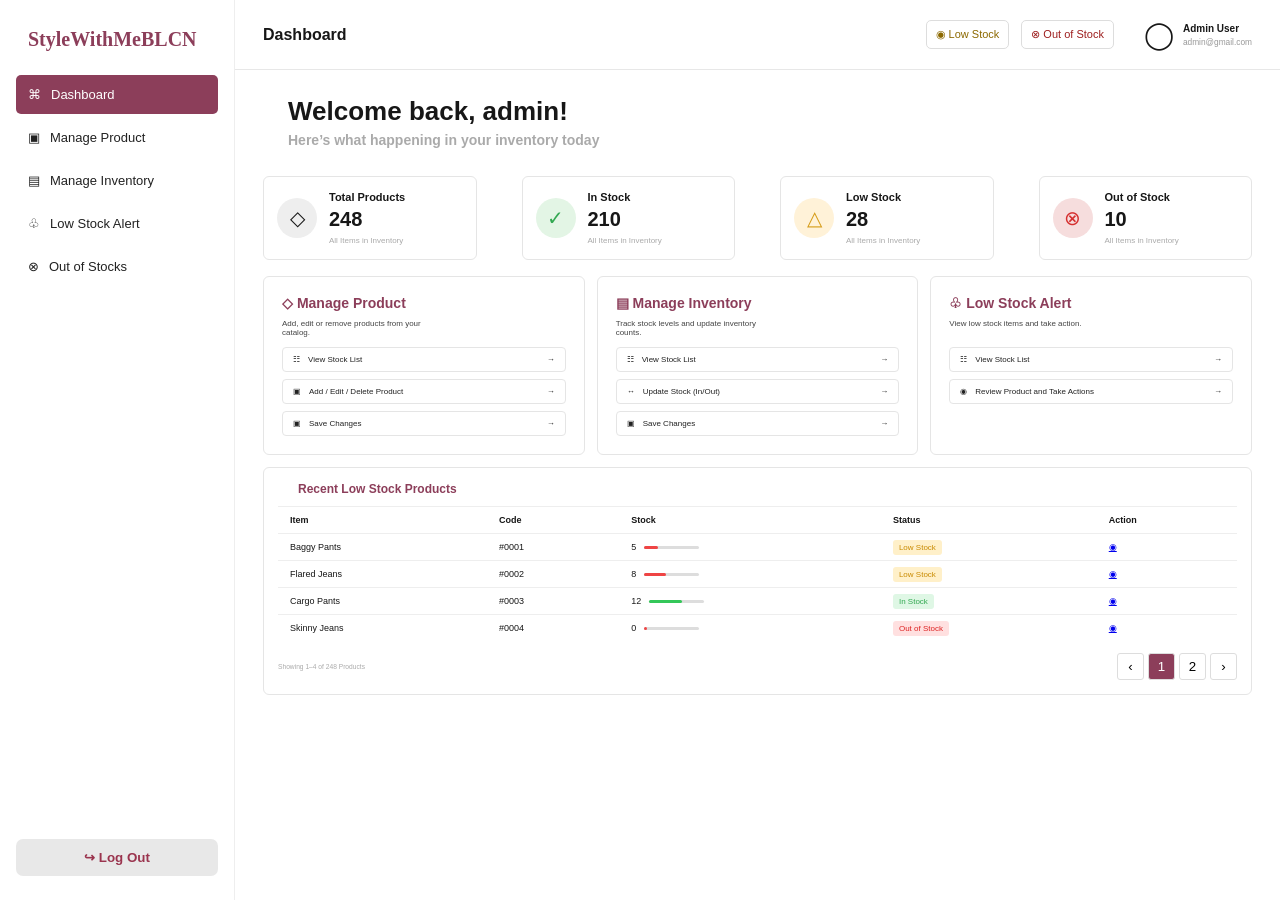
==== stylewithmeblcn-main/index.html @ 0b212d74 "Made some changes on styles" ====
<!DOCTYPE html>
<html lang="en">

<head>
  <meta charset="UTF-8">
  <meta name="viewport" content="width=device-width, initial-scale=1.0">
  <title>StyleWithMeBLCN | Dashboard</title>
  <link rel="stylesheet" href="css/style.css">
</head>

<body>
  <div class="app">
    <aside class="sidebar">
      <div>
        <div class="brand">StyleWithMeBLCN</div>
        <nav class="nav">
          <a class="nav-link active" href="index.html">⌘ <span>Dashboard</span></a>
          <a class="nav-link" href="products.html">▣ <span>Manage Product</span></a>
          <a class="nav-link" href="inventory.html">▤ <span>Manage Inventory</span></a>
          <a class="nav-link" href="low-stock.html">♧ <span>Low Stock Alert</span></a>
          <a class="nav-link" href="out-of-stock.html">⊗ <span>Out of Stocks</span></a>
        </nav>
      </div>
      <button class="logout" onclick="logout()">↪ Log Out</button>
    </aside>

    <main class="main">
      <header class="topbar">
        <h1>Dashboard</h1>
        <div class="top-actions">
          <span class="badge warning">◉ Low Stock</span>
          <span class="badge danger">⊗ Out of Stock</span>
          <div class="admin">
            <div class="avatar">◯</div>
            <div><strong>Admin User</strong><small>admin@gmail.com</small></div>
          </div>
        </div>
      </header>

      <section class="content">
        <div class="welcome">
          <h2>Welcome back, admin!</h2>
          <p>Here’s what happening in your inventory today</p>
        </div>

        <section class="stats">
          <div class="stat-card">
            <div class="stat-icon">◇</div>
            <div><span>Total Products</span><strong>248</strong><small>All Items in Inventory</small></div>
          </div>
          <div class="stat-card">
            <div class="stat-icon green">✓</div>
            <div><span>In Stock</span><strong>210</strong><small>All Items in Inventory</small></div>
          </div>
          <div class="stat-card">
            <div class="stat-icon yellow">△</div>
            <div><span>Low Stock</span><strong>28</strong><small>All Items in Inventory</small></div>
          </div>
          <div class="stat-card">
            <div class="stat-icon red">⊗</div>
            <div><span>Out of Stock</span><strong>10</strong><small>All Items in Inventory</small></div>
          </div>
        </section>

        <section class="management-grid">
          <div class="panel">
            <h3>◇ Manage Product</h3>
            <p>Add, edit or remove products from your catalog.</p>
            <a class="action-row" href="products.html">☷ <span>View Stock List</span> →</a>
            <a class="action-row" href="products.html">▣ <span>Add / Edit / Delete Product</span> →</a>
            <a class="action-row" href="products.html">▣ <span>Save Changes</span> →</a>
          </div>
          <div class="panel">
            <h3>▤ Manage Inventory</h3>
            <p>Track stock levels and update inventory counts.</p>
            <a class="action-row" href="inventory.html">☷ <span>View Stock List</span> →</a>
            <a class="action-row" href="inventory.html">↔ <span>Update Stock (In/Out)</span> →</a>
            <a class="action-row" href="inventory.html">▣ <span>Save Changes</span> →</a>
          </div>
          <div class="panel">
            <h3>♧ Low Stock Alert</h3>
            <p>View low stock items and take action.</p>
            <a class="action-row" href="low-stock.html">☷ <span>View Stock List</span> →</a>
            <a class="action-row" href="low-stock.html">◉ <span>Review Product and Take Actions</span> →</a>
          </div>
        </section>

        <section class="table-panel">
          <div class="table-title">Recent Low Stock Products</div>
          <div class="table-wrap">
            <table>
              <thead>
                <tr>
                  <th>Item</th>
                  <th>Code</th>
                  <th>Stock</th>
                  <th>Status</th>
                  <th>Action</th>
                </tr>
              </thead>
              <tbody>
                <tr>
                  <td>Baggy Pants</td>
                  <td>#0001</td>
                  <td>
                    <div class="stock"><span>5</span><i><b style="width:25%"></b></i></div>
                  </td>
                  <td><span class="status low">Low Stock</span></td>
                  <td><a href="products.html">◉</a></td>
                </tr>
                <tr>
                  <td>Flared Jeans</td>
                  <td>#0002</td>
                  <td>
                    <div class="stock"><span>8</span><i><b style="width:40%"></b></i></div>
                  </td>
                  <td><span class="status low">Low Stock</span></td>
                  <td><a href="products.html">◉</a></td>
                </tr>
                <tr>
                  <td>Cargo Pants</td>
                  <td>#0003</td>
                  <td>
                    <div class="stock"><span>12</span><i><b class="ok" style="width:60%"></b></i></div>
                  </td>
                  <td><span class="status in">In Stock</span></td>
                  <td><a href="products.html">◉</a></td>
                </tr>
                <tr>
                  <td>Skinny Jeans</td>
                  <td>#0004</td>
                  <td>
                    <div class="stock"><span>0</span><i><b class="zero" style="width:5%"></b></i></div>
                  </td>
                  <td><span class="status out">Out of Stock</span></td>
                  <td><a href="out-of-stock.html">◉</a></td>
                </tr>
              </tbody>
            </table>
          </div>
          <div class="pagination"><small>Showing 1–4 of 248 Products</small>
            <div><button>‹</button><button class="current">1</button><button>2</button><button>›</button></div>
          </div>
        </section>
      </section>
    </main>
  </div>
  <script src="js/script.js"></script>
</body>

</html>
---- stylewithmeblcn-main/css/style.css ----
* {
    box-sizing: border-box
}

body {
    margin: 0;
    font-family: poppins, sans-serif;
    background: #202020;
    color: #171717
}

.app {
    display: flex;
    min-height: 100vh;
    max-width: 1500px;
    margin: auto;
    background: #fff
}

.sidebar {
    width: 235px;
    min-height: 100vh;
    border-right: 1px solid #eee;
    display: flex;
    flex-direction: column;
    justify-content: space-between;
    padding: 0 16px 24px
}

.brand {
    font-family: Georgia, serif;
    font-weight: bold;
    color: #8c3e5a;
    font-size: 20px;
    padding: 28px 12px 24px
}

.nav {
    display: flex;
    flex-direction: column;
    gap: 4px
}

.nav-link {
    color: #222;
    text-decoration: none;
    padding: 12px 12px;
    border-radius: 5px;
    font-size: 13px;
    display: flex;
    gap: 10px;
    align-items: center
}

.nav-link.active,
.nav-link:hover {
    background: #8c3e5a;
    color: white
}

.logout {
    border: 0;
    border-radius: 7px;
    padding: 11px;
    background: #e8e8e8;
    color: #9a344e;
    font-weight: bold;
    cursor: pointer
}

.main {
    flex: 1;
    background: #fff
}

.topbar {
    height: 70px;
    border-bottom: 1px solid #e7e7e7;
    display: flex;
    align-items: center;
    justify-content: space-between;
    padding: 0 28px
}

.topbar h1 {
    font-size: 16px
}

.top-actions {
    display: flex;
    align-items: center;
    gap: 12px
}

.badge {
    font-size: 11px;
    border: 1px solid #ddd;
    border-radius: 5px;
    padding: 7px 9px
}

.warning {
    color: #8c6900
}

.danger {
    color: #9d1e1e
}

.admin {
    display: flex;
    align-items: center;
    gap: 9px;
    margin-left: 18px;
    font-size: 10px
}

.admin small,
.admin strong {
    display: block
}

.admin small {
    color: #999;
    font-weight: normal;
    margin-top: 3px
}

.avatar {
    font-size: 27px
}

.content {
    padding: 26px 28px
}

.welcome {
    margin: 0 0 28px 25px
}

.welcome h2,
.page-heading h2 {
    margin: 0;
    font-size: 26px
}

.welcome p,
.page-heading p {
    margin: 5px 0;
    color: #aaa;
    font-size: 14px;
    font-weight: bold
}

.stats {
    display: grid;
    grid-template-columns: repeat(4, 1fr);
    gap: 45px;
    margin-bottom: 16px
}

.stat-card {
    border: 1px solid #e5e5e5;
    border-radius: 6px;
    padding: 14px 13px;
    display: flex;
    align-items: center;
    gap: 12px;
    min-height: 78px
}

.stat-card span,
.stat-card small {
    display: block
}

.stat-card span {
    font-size: 11px;
    font-weight: bold
}

.stat-card strong {
    display: block;
    font-size: 20px;
    margin: 5px 0
}

.stat-card small {
    font-size: 8px;
    color: #aaa
}

.stat-icon {
    width: 40px;
    height: 40px;
    border-radius: 50%;
    background: #eee;
    display: grid;
    place-items: center;
    font-size: 20px
}

.stat-icon.green {
    background: #e3f5e5;
    color: #32a851
}

.stat-icon.yellow {
    background: #fff2d8;
    color: #d59b16
}

.stat-icon.red {
    background: #f6dddd;
    color: #d52f2f
}

.management-grid {
    display: grid;
    grid-template-columns: repeat(3, 1fr);
    gap: 12px
}

.panel,
.table-panel {
    border: 1px solid #e5e5e5;
    border-radius: 6px;
    padding: 18px
}

.panel h3 {
    color: #8c3e5a;
    margin: 0 0 7px;
    font-size: 14px
}

.panel p {
    font-size: 8px;
    max-width: 160px;
    min-height: 20px;
    color: #444
}

.action-row {
    display: flex;
    align-items: center;
    gap: 8px;
    border: 1px solid #e5e5e5;
    border-radius: 4px;
    padding: 7px 10px;
    margin-top: 7px;
    text-decoration: none;
    color: #222;
    font-size: 8px
}

.action-row span {
    flex: 1
}

.table-panel {
    margin-top: 12px;
    padding: 14px
}

.table-title {
    color: #8c3e5a;
    font-weight: bold;
    font-size: 12px;
    margin: 0 0 10px 20px
}

.table-wrap {
    overflow-x: auto
}

table {
    width: 100%;
    border-collapse: collapse;
    font-size: 9px
}

th,
td {
    border-top: 1px solid #eee;
    padding: 8px 12px;
    text-align: left
}

th {
    font-weight: bold
}

.stock {
    display: flex;
    align-items: center;
    gap: 8px
}

.stock i {
    display: block;
    width: 55px;
    height: 3px;
    background: #ddd;
    border-radius: 5px
}

.stock b {
    display: block;
    height: 3px;
    background: #ef4444;
    border-radius: 5px
}

.stock b.ok {
    background: #34c759
}

.stock b.zero {
    background: #ef4444
}

.status {
    padding: 3px 6px;
    border-radius: 3px;
    font-size: 8px
}

.status.low {
    background: #fff0c9;
    color: #c88a00
}

.status.in {
    background: #dff7e5;
    color: #32a851
}

.status.out {
    background: #ffe0e0;
    color: #d22
}

.pagination {
    display: flex;
    justify-content: space-between;
    align-items: center;
    color: #aaa;
    font-size: 8px;
    margin-top: 12px
}

.pagination button {
    border: 1px solid #ddd;
    background: #fff;
    width: 27px;
    height: 27px;
    margin-left: 4px;
    border-radius: 3px
}

.pagination .current {
    background: #8c3e5a;
    color: #fff
}

.page-heading {
    margin: 0 0 22px
}

.full {
    margin-top: 0
}

.toolbar {
    display: flex;
    justify-content: space-between;
    gap: 10px;
    margin-bottom: 14px
}

input {
    padding: 10px 12px;
    border: 1px solid #ddd;
    border-radius: 5px;
    flex: 1;
    max-width: 350px
}

.primary {
    background: #8c3e5a;
    color: white;
    border: 0;
    border-radius: 5px;
    padding: 10px 16px;
    cursor: pointer
}

.text-btn {
    border: 0;
    background: none;
    color: #8c3e5a;
    cursor: pointer
}

@media(max-width:900px) {
    .sidebar {
        width: 190px
    }

    .stats {
        grid-template-columns: repeat(2, 1fr);
        gap: 12px
    }

    .management-grid {
        grid-template-columns: 1fr
    }

    .top-actions .badge {
        display: none
    }
}

@media(max-width:600px) {
    .sidebar {
        width: 65px;
        padding: 0 8px 15px
    }

    .brand {
        font-size: 0;
        text-align: center
    }

    .brand:after {
        content: "SW";
        font: bold 16px Georgia;
        color: #8c3e5a
    }

    .nav-link span {
        display: none
    }

    .nav-link {
        justify-content: center
    }

    .logout {
        font-size: 0
    }

    .logout:first-letter {
        font-size: 16px
    }

    .topbar {
        padding: 0 15px
    }

    .admin div:last-child {
        display: none
    }

    .content {
        padding: 20px 14px
    }

    .welcome {
        margin-left: 0
    }

    .stats {
        grid-template-columns: 1fr
    }

    .topbar h1 {
        font-size: 14px
    }
}
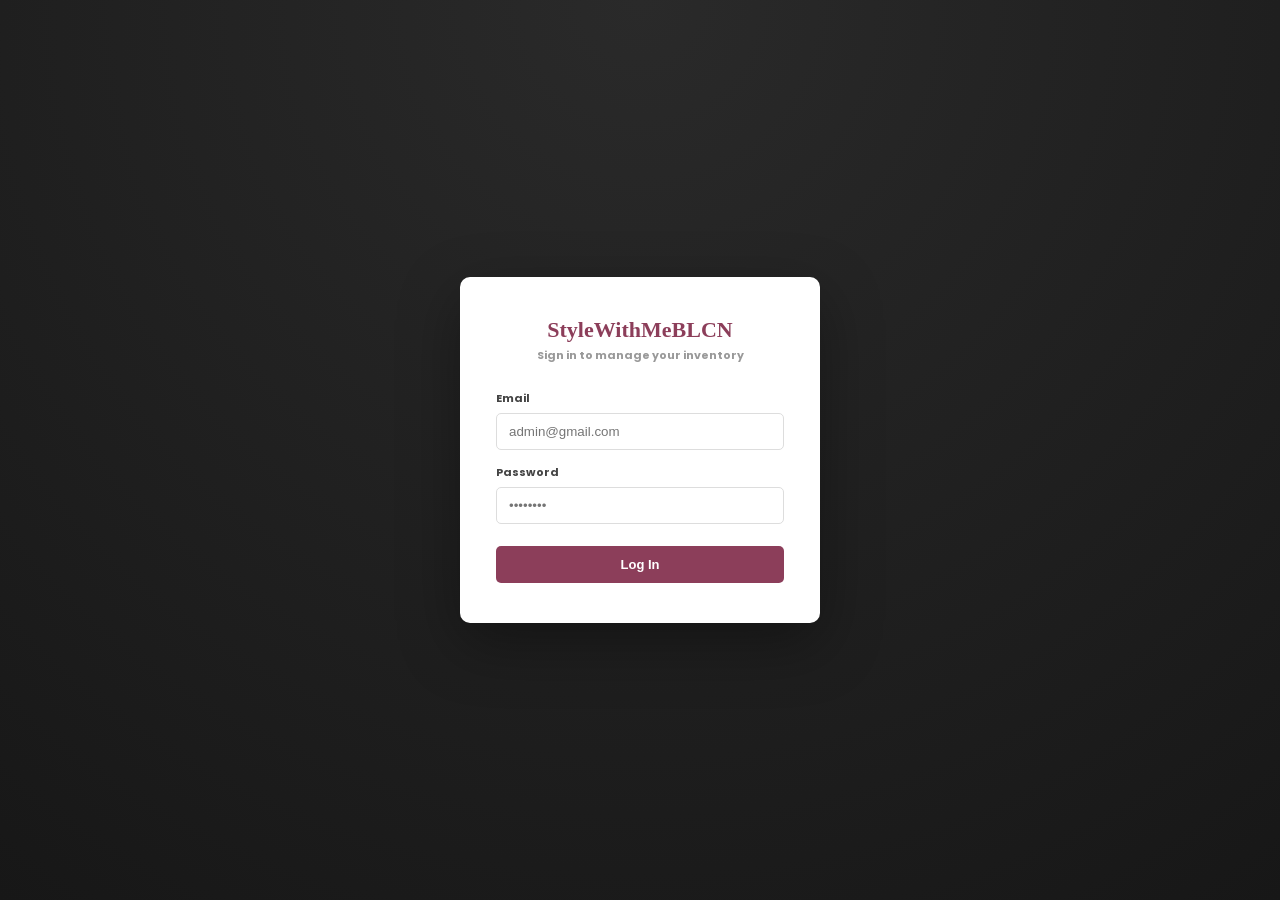
==== commit c7e9f582: "fixed the ui consistency of table and low stock symbols" ====
--- a/stylewithmeblcn-main/index.html
+++ b/stylewithmeblcn-main/index.html
@@ -5,6 +5,9 @@
   <meta charset="UTF-8">
   <meta name="viewport" content="width=device-width, initial-scale=1.0">
   <title>StyleWithMeBLCN | Dashboard</title>
+  <link rel="preconnect" href="https://fonts.googleapis.com">
+  <link rel="preconnect" href="https://fonts.gstatic.com" crossorigin>
+  <link href="https://fonts.googleapis.com/css2?family=Poppins:wght@400;500;600;700&display=swap" rel="stylesheet">
   <link rel="stylesheet" href="css/style.css">
 </head>
 
@@ -17,7 +20,7 @@
           <a class="nav-link active" href="index.html">⌘ <span>Dashboard</span></a>
           <a class="nav-link" href="products.html">▣ <span>Manage Product</span></a>
           <a class="nav-link" href="inventory.html">▤ <span>Manage Inventory</span></a>
-          <a class="nav-link" href="low-stock.html">♧ <span>Low Stock Alert</span></a>
+          <a class="nav-link" href="low-stock.html">⚠ <span>Low Stock Alert</span></a>
           <a class="nav-link" href="out-of-stock.html">⊗ <span>Out of Stocks</span></a>
         </nav>
       </div>
@@ -28,7 +31,7 @@
       <header class="topbar">
         <h1>Dashboard</h1>
         <div class="top-actions">
-          <span class="badge warning">◉ Low Stock</span>
+          <span class="badge warning">✔ Low Stock</span>
           <span class="badge danger">⊗ Out of Stock</span>
           <div class="admin">
             <div class="avatar">◯</div>
@@ -40,25 +43,25 @@
       <section class="content">
         <div class="welcome">
           <h2>Welcome back, admin!</h2>
-          <p>Here’s what happening in your inventory today</p>
+          <p>Here's what happening in your inventory today</p>
         </div>
 
         <section class="stats">
           <div class="stat-card">
             <div class="stat-icon">◇</div>
-            <div><span>Total Products</span><strong>248</strong><small>All Items in Inventory</small></div>
+            <div><span>Total Products</span><strong id="statTotal">0</strong><small>All Items in Inventory</small></div>
           </div>
           <div class="stat-card">
             <div class="stat-icon green">✓</div>
-            <div><span>In Stock</span><strong>210</strong><small>All Items in Inventory</small></div>
+            <div><span>In Stock</span><strong id="statIn">0</strong><small>All Items in Inventory</small></div>
           </div>
           <div class="stat-card">
-            <div class="stat-icon yellow">△</div>
-            <div><span>Low Stock</span><strong>28</strong><small>All Items in Inventory</small></div>
+            <div class="stat-icon yellow">⚠</div>
+            <div><span>Low Stock</span><strong id="statLow">0</strong><small>All Items in Inventory</small></div>
           </div>
           <div class="stat-card">
             <div class="stat-icon red">⊗</div>
-            <div><span>Out of Stock</span><strong>10</strong><small>All Items in Inventory</small></div>
+            <div><span>Out of Stock</span><strong id="statOut">0</strong><small>All Items in Inventory</small></div>
           </div>
         </section>
 
@@ -78,10 +81,10 @@
             <a class="action-row" href="inventory.html">▣ <span>Save Changes</span> →</a>
           </div>
           <div class="panel">
-            <h3>♧ Low Stock Alert</h3>
+            <h3>⚠ Low Stock Alert</h3>
             <p>View low stock items and take action.</p>
             <a class="action-row" href="low-stock.html">☷ <span>View Stock List</span> →</a>
-            <a class="action-row" href="low-stock.html">◉ <span>Review Product and Take Actions</span> →</a>
+            <a class="action-row" href="low-stock.html">⚠ <span>Review Product and Take Actions</span> →</a>
           </div>
         </section>
 
@@ -98,54 +101,19 @@
                   <th>Action</th>
                 </tr>
               </thead>
-              <tbody>
-                <tr>
-                  <td>Baggy Pants</td>
-                  <td>#0001</td>
-                  <td>
-                    <div class="stock"><span>5</span><i><b style="width:25%"></b></i></div>
-                  </td>
-                  <td><span class="status low">Low Stock</span></td>
-                  <td><a href="products.html">◉</a></td>
-                </tr>
-                <tr>
-                  <td>Flared Jeans</td>
-                  <td>#0002</td>
-                  <td>
-                    <div class="stock"><span>8</span><i><b style="width:40%"></b></i></div>
-                  </td>
-                  <td><span class="status low">Low Stock</span></td>
-                  <td><a href="products.html">◉</a></td>
-                </tr>
-                <tr>
-                  <td>Cargo Pants</td>
-                  <td>#0003</td>
-                  <td>
-                    <div class="stock"><span>12</span><i><b class="ok" style="width:60%"></b></i></div>
-                  </td>
-                  <td><span class="status in">In Stock</span></td>
-                  <td><a href="products.html">◉</a></td>
-                </tr>
-                <tr>
-                  <td>Skinny Jeans</td>
-                  <td>#0004</td>
-                  <td>
-                    <div class="stock"><span>0</span><i><b class="zero" style="width:5%"></b></i></div>
-                  </td>
-                  <td><span class="status out">Out of Stock</span></td>
-                  <td><a href="out-of-stock.html">◉</a></td>
-                </tr>
+              <tbody id="recentLowStockBody">
               </tbody>
             </table>
           </div>
-          <div class="pagination"><small>Showing 1–4 of 248 Products</small>
-            <div><button>‹</button><button class="current">1</button><button>2</button><button>›</button></div>
+          <div class="pagination"><small id="paginationCount">Showing 0 of 0 Products</small>
+            <div><button>‹</button><button class="current">1</button><button>›</button></div>
           </div>
         </section>
       </section>
     </main>
   </div>
   <script src="js/script.js"></script>
+  <script>initPage('dashboard');</script>
 </body>
 
 </html>
--- a/stylewithmeblcn-main/css/style.css
+++ b/stylewithmeblcn-main/css/style.css
@@ -1,12 +1,12 @@
 * {
-    box-sizing: border-box
+    box-sizing: border-box;
 }
 
 body {
     margin: 0;
     font-family: poppins, sans-serif;
     background: #202020;
-    color: #171717
+    color: #171717;
 }
 
 .app {
@@ -14,7 +14,7 @@
     min-height: 100vh;
     max-width: 1500px;
     margin: auto;
-    background: #fff
+    background: #fff;
 }
 
 .sidebar {
@@ -24,7 +24,7 @@
     display: flex;
     flex-direction: column;
     justify-content: space-between;
-    padding: 0 16px 24px
+    padding: 0 16px 24px;
 }
 
 .brand {
@@ -32,13 +32,13 @@
     font-weight: bold;
     color: #8c3e5a;
     font-size: 20px;
-    padding: 28px 12px 24px
+    padding: 28px 12px 24px;
 }
 
 .nav {
     display: flex;
     flex-direction: column;
-    gap: 4px
+    gap: 4px;
 }
 
 .nav-link {
@@ -49,13 +49,15 @@
     font-size: 13px;
     display: flex;
     gap: 10px;
-    align-items: center
+    align-items: center;
+    font-weight: semibold;
+    transition: 0.2s ease-in;
 }
 
 .nav-link.active,
 .nav-link:hover {
     background: #8c3e5a;
-    color: white
+    color: white;
 }
 
 .logout {
@@ -65,12 +67,18 @@
     background: #e8e8e8;
     color: #9a344e;
     font-weight: bold;
-    cursor: pointer
+    cursor: pointer;
+    transition: 0.2s ease-in;
+}
+
+.logout:hover {
+    background: #bebbbb;
+    color: #9a344e;
 }
 
 .main {
     flex: 1;
-    background: #fff
+    background: #fff;
 }
 
 .topbar {
@@ -79,32 +87,32 @@
     display: flex;
     align-items: center;
     justify-content: space-between;
-    padding: 0 28px
+    padding: 0 28px;
 }
 
 .topbar h1 {
-    font-size: 16px
+    font-size: 16px;
 }
 
 .top-actions {
     display: flex;
     align-items: center;
-    gap: 12px
+    gap: 12px;
 }
 
 .badge {
     font-size: 11px;
     border: 1px solid #ddd;
     border-radius: 5px;
-    padding: 7px 9px
+    padding: 7px 9px;
 }
 
 .warning {
-    color: #8c6900
+    color: #8c6900;
 }
 
 .danger {
-    color: #9d1e1e
+    color: #9d1e1e;
 }
 
 .admin {
@@ -112,36 +120,36 @@
     align-items: center;
     gap: 9px;
     margin-left: 18px;
-    font-size: 10px
+    font-size: 10px;
 }
 
 .admin small,
 .admin strong {
-    display: block
+    display: block;
 }
 
 .admin small {
     color: #999;
     font-weight: normal;
-    margin-top: 3px
+    margin-top: 3px;
 }
 
 .avatar {
-    font-size: 27px
+    font-size: 27px;
 }
 
 .content {
-    padding: 26px 28px
+    padding: 26px 28px;
 }
 
 .welcome {
-    margin: 0 0 28px 25px
+    margin: 0 0 28px 25px;
 }
 
 .welcome h2,
 .page-heading h2 {
     margin: 0;
-    font-size: 26px
+    font-size: 26px;
 }
 
 .welcome p,
@@ -149,14 +157,14 @@
     margin: 5px 0;
     color: #aaa;
     font-size: 14px;
-    font-weight: bold
+    font-weight: bold;
 }
 
 .stats {
     display: grid;
     grid-template-columns: repeat(4, 1fr);
     gap: 45px;
-    margin-bottom: 16px
+    margin-bottom: 16px;
 }
 
 .stat-card {
@@ -166,28 +174,28 @@
     display: flex;
     align-items: center;
     gap: 12px;
-    min-height: 78px
+    min-height: 78px;
 }
 
 .stat-card span,
 .stat-card small {
-    display: block
+    display: block;
 }
 
 .stat-card span {
     font-size: 11px;
-    font-weight: bold
+    font-weight: bold;
 }
 
 .stat-card strong {
     display: block;
     font-size: 20px;
-    margin: 5px 0
+    margin: 5px 0;
 }
 
 .stat-card small {
     font-size: 8px;
-    color: #aaa
+    color: #aaa;
 }
 
 .stat-icon {
@@ -197,48 +205,48 @@
     background: #eee;
     display: grid;
     place-items: center;
-    font-size: 20px
+    font-size: 20px;
 }
 
 .stat-icon.green {
     background: #e3f5e5;
-    color: #32a851
+    color: #32a851;
 }
 
 .stat-icon.yellow {
     background: #fff2d8;
-    color: #d59b16
+    color: #d59b16;
 }
 
 .stat-icon.red {
     background: #f6dddd;
-    color: #d52f2f
+    color: #d52f2f;
 }
 
 .management-grid {
     display: grid;
     grid-template-columns: repeat(3, 1fr);
-    gap: 12px
+    gap: 12px;
 }
 
 .panel,
 .table-panel {
     border: 1px solid #e5e5e5;
     border-radius: 6px;
-    padding: 18px
+    padding: 18px;
 }
 
 .panel h3 {
     color: #8c3e5a;
     margin: 0 0 7px;
-    font-size: 14px
+    font-size: 14px;
 }
 
 .panel p {
     font-size: 8px;
     max-width: 160px;
     min-height: 20px;
-    color: #444
+    color: #444;
 }
 
 .action-row {
@@ -251,50 +259,84 @@
     margin-top: 7px;
     text-decoration: none;
     color: #222;
-    font-size: 8px
+    font-size: 8px;
 }
 
 .action-row span {
-    flex: 1
+    flex: 1;
 }
 
 .table-panel {
     margin-top: 12px;
-    padding: 14px
+    padding: 14px;
 }
 
 .table-title {
     color: #8c3e5a;
     font-weight: bold;
     font-size: 12px;
-    margin: 0 0 10px 20px
+    margin: 0 0 10px 20px;
 }
 
 .table-wrap {
-    overflow-x: auto
+    overflow-x: auto;
+    padding: 0 20px;
 }
 
 table {
     width: 100%;
     border-collapse: collapse;
-    font-size: 9px
-}
+    font-size: 9px;
+    table-layout: fixed;
+}
+
+th,
+td {
+    overflow-wrap: break-word;
+}
+
+/* Dashboard "Recent Low Stock Products" table: Item, Code, Stock, Status, Action */
+.table-panel table:not(#productTable) th:nth-child(1),
+.table-panel table:not(#productTable) td:nth-child(1) { width: 32%; }
+.table-panel table:not(#productTable) th:nth-child(2),
+.table-panel table:not(#productTable) td:nth-child(2) { width: 14%; }
+.table-panel table:not(#productTable) th:nth-child(3),
+.table-panel table:not(#productTable) td:nth-child(3) { width: 14%; }
+.table-panel table:not(#productTable) th:nth-child(4),
+.table-panel table:not(#productTable) td:nth-child(4) { width: 18%; }
+.table-panel table:not(#productTable) th:nth-child(5),
+.table-panel table:not(#productTable) td:nth-child(5) { width: 22%; }
+
+/* Manage Product / Manage Inventory / Low Stock / Out of Stock tables:
+   Item, Code, Category, Stock, Status, Action */
+#productTable th:nth-child(1),
+#productTable td:nth-child(1) { width: 26%; }
+#productTable th:nth-child(2),
+#productTable td:nth-child(2) { width: 10%; }
+#productTable th:nth-child(3),
+#productTable td:nth-child(3) { width: 14%; }
+#productTable th:nth-child(4),
+#productTable td:nth-child(4) { width: 10%; }
+#productTable th:nth-child(5),
+#productTable td:nth-child(5) { width: 14%; }
+#productTable th:nth-child(6),
+#productTable td:nth-child(6) { width: 26%; }
 
 th,
 td {
     border-top: 1px solid #eee;
     padding: 8px 12px;
-    text-align: left
+    text-align: left;
 }
 
 th {
-    font-weight: bold
+    font-weight: bold;
 }
 
 .stock {
     display: flex;
     align-items: center;
-    gap: 8px
+    gap: 8px;
 }
 
 .stock i {
@@ -302,43 +344,43 @@
     width: 55px;
     height: 3px;
     background: #ddd;
-    border-radius: 5px
+    border-radius: 5px;
 }
 
 .stock b {
     display: block;
     height: 3px;
     background: #ef4444;
-    border-radius: 5px
+    border-radius: 5px;
 }
 
 .stock b.ok {
-    background: #34c759
+    background: #34c759;
 }
 
 .stock b.zero {
-    background: #ef4444
+    background: #ef4444;
 }
 
 .status {
     padding: 3px 6px;
     border-radius: 3px;
-    font-size: 8px
+    font-size: 8px;
 }
 
 .status.low {
     background: #fff0c9;
-    color: #c88a00
+    color: #c88a00;
 }
 
 .status.in {
     background: #dff7e5;
-    color: #32a851
+    color: #32a851;
 }
 
 .status.out {
     background: #ffe0e0;
-    color: #d22
+    color: #d22;
 }
 
 .pagination {
@@ -347,7 +389,7 @@
     align-items: center;
     color: #aaa;
     font-size: 8px;
-    margin-top: 12px
+    margin-top: 12px;
 }
 
 .pagination button {
@@ -356,27 +398,27 @@
     width: 27px;
     height: 27px;
     margin-left: 4px;
-    border-radius: 3px
+    border-radius: 3px;
 }
 
 .pagination .current {
     background: #8c3e5a;
-    color: #fff
+    color: #fff;
 }
 
 .page-heading {
-    margin: 0 0 22px
+    margin: 0 0 22px;
 }
 
 .full {
-    margin-top: 0
+    margin-top: 0;
 }
 
 .toolbar {
     display: flex;
     justify-content: space-between;
     gap: 10px;
-    margin-bottom: 14px
+    margin-bottom: 14px;
 }
 
 input {
@@ -384,7 +426,7 @@
     border: 1px solid #ddd;
     border-radius: 5px;
     flex: 1;
-    max-width: 350px
+    max-width: 350px;
 }
 
 .primary {
@@ -393,89 +435,237 @@
     border: 0;
     border-radius: 5px;
     padding: 10px 16px;
-    cursor: pointer
+    cursor: pointer;
 }
 
 .text-btn {
-    border: 0;
-    background: none;
+    border: 1px solid #8c3e5a;
+    background: #fff;
     color: #8c3e5a;
-    cursor: pointer
+    cursor: pointer;
+    padding: 6px 10px;
+    border-radius: 4px;
+    font-size: 8px;
+    font-weight: bold;
+    white-space: nowrap;
+    transition: 0.2s ease-in;
+}
+
+.text-btn:hover {
+    background: #8c3e5a;
+    color: #fff;
+}
+
+.text-btn.danger-text {
+    border-color: #d22;
+    color: #d22;
+    margin-left: 8px;
+}
+
+.text-btn.danger-text:hover {
+    background: #d22;
+    color: #fff;
 }
 
 @media(max-width:900px) {
     .sidebar {
-        width: 190px
+        width: 190px;
     }
 
     .stats {
         grid-template-columns: repeat(2, 1fr);
-        gap: 12px
+        gap: 12px;
     }
 
     .management-grid {
-        grid-template-columns: 1fr
+        grid-template-columns: 1fr;
     }
 
     .top-actions .badge {
-        display: none
+        display: none;
     }
 }
 
 @media(max-width:600px) {
     .sidebar {
         width: 65px;
-        padding: 0 8px 15px
+        padding: 0 8px 15px;
     }
 
     .brand {
         font-size: 0;
-        text-align: center
+        text-align: center;
     }
 
     .brand:after {
         content: "SW";
         font: bold 16px Georgia;
-        color: #8c3e5a
+        color: #8c3e5a;
     }
 
     .nav-link span {
-        display: none
+        display: none;
     }
 
     .nav-link {
-        justify-content: center
+        justify-content: center;
     }
 
     .logout {
-        font-size: 0
+        font-size: 0;
     }
 
     .logout:first-letter {
-        font-size: 16px
+        font-size: 16px;
     }
 
     .topbar {
-        padding: 0 15px
+        padding: 0 15px;
     }
 
     .admin div:last-child {
-        display: none
+        display: none;
     }
 
     .content {
-        padding: 20px 14px
+        padding: 20px 14px;
     }
 
     .welcome {
-        margin-left: 0
+        margin-left: 0;
     }
 
     .stats {
-        grid-template-columns: 1fr
+        grid-template-columns: 1fr;
     }
 
     .topbar h1 {
-        font-size: 14px
-    }
+        font-size: 14px;
+    }
+}
+
+/* ============================================================
+   Login page
+   ============================================================ */
+.login-page {
+    min-height: 100vh;
+    display: grid;
+    place-items: center;
+    background: radial-gradient(circle at top, #2a2a2a, #171717);
+}
+
+.login-card {
+    background: #fff;
+    border-radius: 10px;
+    padding: 40px 36px;
+    width: 100%;
+    max-width: 360px;
+    box-shadow: 0 20px 60px rgba(0, 0, 0, .35);
+}
+
+.login-card .brand {
+    padding: 0 0 4px;
+    font-size: 22px;
+    text-align: center;
+}
+
+.login-sub {
+    text-align: center;
+    color: #999;
+    font-size: 11px;
+    font-weight: bold;
+    margin: 0 0 26px;
+}
+
+.form-group {
+    margin-bottom: 14px;
+}
+
+.form-group label {
+    display: block;
+    font-size: 11px;
+    font-weight: bold;
+    color: #444;
+    margin-bottom: 6px;
+}
+
+.form-group input {
+    width: 100%;
+    max-width: none;
+}
+
+.login-card .primary {
+    width: 100%;
+    margin-top: 8px;
+    padding: 11px;
+    font-size: 13px;
+    font-weight: bold;
+}
+
+.error-msg {
+    display: none;
+    background: #ffe0e0;
+    color: #d22;
+    font-size: 11px;
+    padding: 9px 10px;
+    border-radius: 5px;
+    margin-bottom: 14px;
+}
+
+.login-hint {
+    text-align: center;
+    font-size: 10px;
+    color: #bbb;
+    margin-top: 18px;
+}
+
+/* ============================================================
+   Modal (used by Manage Product: Add / Edit)
+   ============================================================ */
+.modal-overlay {
+    display: none;
+    position: fixed;
+    inset: 0;
+    background: rgba(0, 0, 0, .45);
+    align-items: center;
+    justify-content: center;
+    z-index: 50;
+}
+
+.modal-overlay.open {
+    display: flex;
+}
+
+.modal {
+    background: #fff;
+    border-radius: 8px;
+    padding: 24px;
+    width: 100%;
+    max-width: 380px;
+}
+
+.modal h3 {
+    margin: 0 0 18px;
+    color: #8c3e5a;
+    font-size: 15px;
+}
+
+.modal .form-group input {
+    width: 100%;
+}
+
+.modal-actions {
+    display: flex;
+    justify-content: flex-end;
+    gap: 10px;
+    margin-top: 18px;
+}
+
+.btn-secondary {
+    border: 1px solid #ddd;
+    background: #fff;
+    border-radius: 5px;
+    padding: 9px 16px;
+    cursor: pointer;
+    font-size: 12px;
 }
